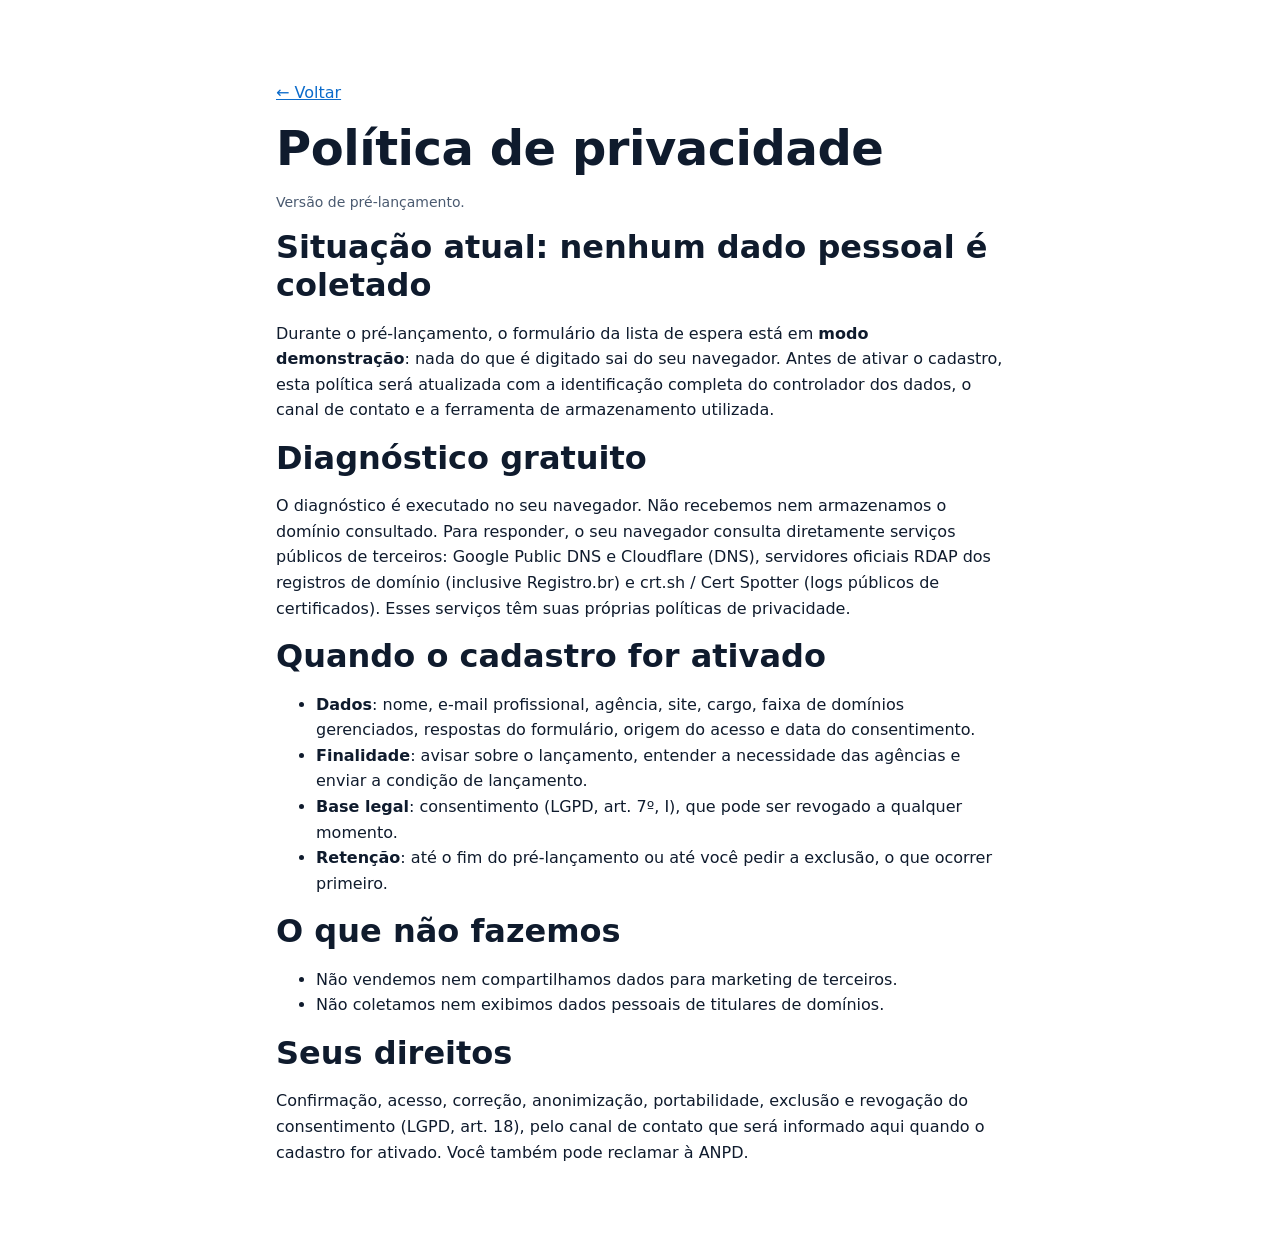
==== privacidade.html @ 2f643668 "Landing de pré-lançamento do Vigia de Domínios Diagnóstico gratuito no navegador e lista de espera (" ====
<!doctype html>
<html lang="pt-BR">
<head>
  <meta charset="utf-8"><meta name="viewport" content="width=device-width, initial-scale=1">
  <title>Política de privacidade — Vigia de Domínios</title>
  <link rel="stylesheet" href="assets/style.css">
</head>
<body>
  <main class="secao"><div class="wrap estreito">
    <p><a href="index.html">← Voltar</a></p>
    <h1>Política de privacidade</h1>
    <p class="nota">Versão de pré-lançamento.</p>

    <h2>Situação atual: nenhum dado pessoal é coletado</h2>
    <p>Durante o pré-lançamento, o formulário da lista de espera está em <strong>modo demonstração</strong>: nada do que é digitado sai
      do seu navegador. Antes de ativar o cadastro, esta política será atualizada com a identificação completa do controlador
      dos dados, o canal de contato e a ferramenta de armazenamento utilizada.</p>

    <h2>Diagnóstico gratuito</h2>
    <p>O diagnóstico é executado no seu navegador. Não recebemos nem armazenamos o domínio consultado. Para responder, o seu
      navegador consulta diretamente serviços públicos de terceiros: Google Public DNS e Cloudflare (DNS), servidores oficiais
      RDAP dos registros de domínio (inclusive Registro.br) e crt.sh / Cert Spotter (logs públicos de certificados). Esses
      serviços têm suas próprias políticas de privacidade.</p>

    <h2>Quando o cadastro for ativado</h2>
    <ul>
      <li><strong>Dados</strong>: nome, e-mail profissional, agência, site, cargo, faixa de domínios gerenciados, respostas do formulário,
        origem do acesso e data do consentimento.</li>
      <li><strong>Finalidade</strong>: avisar sobre o lançamento, entender a necessidade das agências e enviar a condição de lançamento.</li>
      <li><strong>Base legal</strong>: consentimento (LGPD, art. 7º, I), que pode ser revogado a qualquer momento.</li>
      <li><strong>Retenção</strong>: até o fim do pré-lançamento ou até você pedir a exclusão, o que ocorrer primeiro.</li>
    </ul>

    <h2>O que não fazemos</h2>
    <ul><li>Não vendemos nem compartilhamos dados para marketing de terceiros.</li>
      <li>Não coletamos nem exibimos dados pessoais de titulares de domínios.</li></ul>

    <h2>Seus direitos</h2>
    <p>Confirmação, acesso, correção, anonimização, portabilidade, exclusão e revogação do consentimento (LGPD, art. 18), pelo canal
      de contato que será informado aqui quando o cadastro for ativado. Você também pode reclamar à ANPD.</p>
  </div></main>
</body>
</html>
---- assets/style.css ----
:root {
  --bg: #ffffff; --bg-alt: #f4f7fb; --fg: #0f1b2d; --muted: #4a5a70; --line: #dbe3ee;
  --brand: #0b6bcb; --brand-ink: #ffffff; --brand-soft: #e6f0fb;
  --ok: #138a4b; --warn: #b26a00; --crit: #c62828; --unk: #6b7785;
  --radius: 12px; --shadow: 0 6px 24px rgba(15, 27, 45, .08);
}
@media (prefers-color-scheme: dark) {
  :root { --bg: #0d1420; --bg-alt: #121c2b; --fg: #e8eef7; --muted: #a4b2c6; --line: #22324a; --brand: #4ea1ff;
    --brand-ink: #06121f; --brand-soft: #14263d; --ok: #3ccf7f; --warn: #ffb547; --crit: #ff6b6b; --unk: #94a3b8; --shadow: none; }
}
* { box-sizing: border-box; }
html { scroll-behavior: smooth; }
body { margin: 0; background: var(--bg); color: var(--fg); font: 16px/1.6 system-ui, -apple-system, "Segoe UI", Roboto, Ubuntu, sans-serif; }
a { color: var(--brand); }
.wrap { max-width: 1100px; margin: 0 auto; padding: 0 16px; }
.estreito { max-width: 760px; }
.sr { position: absolute; width: 1px; height: 1px; overflow: hidden; clip: rect(0 0 0 0); }
.topo { position: sticky; top: 0; z-index: 10; background: color-mix(in srgb, var(--bg) 92%, transparent); backdrop-filter: blur(8px); border-bottom: 1px solid var(--line); }
.topo-in { display: flex; align-items: center; justify-content: space-between; gap: 16px; min-height: 60px; flex-wrap: wrap; }
.marca { font-weight: 700; color: var(--fg); text-decoration: none; display: flex; align-items: center; gap: 8px; }
.marca small { font-weight: 400; color: var(--muted); font-size: 12px; }
.marca-icone { color: var(--brand); font-size: 22px; }
nav { display: flex; gap: 18px; align-items: center; flex-wrap: wrap; }
nav a { color: var(--muted); text-decoration: none; font-size: 15px; }
nav a:hover { color: var(--fg); }
.btn { display: inline-block; background: var(--brand); color: var(--brand-ink) !important; border: 0; border-radius: 10px; padding: 12px 20px;
  font-family: inherit; font-weight: 600; font-size: 16px; line-height: 1.2; text-decoration: none; cursor: pointer; }
.btn:hover { filter: brightness(1.07); }
.btn:disabled { opacity: .6; cursor: progress; }
.btn-sec { background: transparent; color: var(--brand) !important; box-shadow: inset 0 0 0 2px var(--brand); }
.btn-sm { padding: 8px 14px; font-size: 14px; }
.hero { padding: 72px 0 56px; background: radial-gradient(900px 380px at 15% 0%, var(--brand-soft), transparent); }
.selo { display: inline-block; background: var(--brand-soft); color: var(--brand); border-radius: 999px; padding: 4px 12px; font-size: 14px; font-weight: 600; margin: 0 0 16px; }
h1 { font-size: clamp(30px, 4.4vw, 48px); line-height: 1.12; margin: 0 0 16px; max-width: 900px; letter-spacing: -.01em; }
h2 { font-size: clamp(24px, 3vw, 32px); line-height: 1.2; margin: 0 0 12px; }
h3 { margin: 0 0 8px; font-size: 19px; }
.sub, .lead { color: var(--muted); font-size: 18px; max-width: 760px; }
.acoes { display: flex; gap: 12px; flex-wrap: wrap; margin: 24px 0; }
.pontos { display: flex; gap: 24px; flex-wrap: wrap; padding: 0; list-style: none; color: var(--muted); font-size: 15px; }
.pontos li::before { content: "✓ "; color: var(--ok); font-weight: 700; }
.secao { padding: 64px 0; }
.alt { background: var(--bg-alt); }
.grid3 { display: grid; grid-template-columns: repeat(auto-fit, minmax(240px, 1fr)); gap: 20px; }
.grid2 { display: grid; grid-template-columns: repeat(auto-fit, minmax(300px, 1fr)); gap: 28px; align-items: start; }
.card { background: var(--bg); border: 1px solid var(--line); border-radius: var(--radius); padding: 22px; box-shadow: var(--shadow); }
.card p { margin: 0; color: var(--muted); }
.passos { padding-left: 20px; } .passos li { margin-bottom: 12px; }
.lista-check { list-style: none; padding: 0; } .lista-check li { padding: 8px 0; border-bottom: 1px dashed var(--line); }
.lista-check li::before { content: "✓ "; color: var(--ok); font-weight: 700; }
.plano .valor { font-size: 36px; font-weight: 800; margin: 8px 0; color: var(--fg); } .plano .valor span { font-size: 16px; color: var(--muted); font-weight: 500; }
.plano ul { padding-left: 18px; color: var(--muted); } .destaque { border: 2px solid var(--brand); }
.nota { color: var(--muted); font-size: 14px; }
.diag-form { display: flex; gap: 10px; flex-wrap: wrap; margin: 20px 0 8px; }
.diag-form input { flex: 1 1 280px; }
input, select, textarea { width: 100%; font: inherit; color: var(--fg); background: var(--bg); border: 1px solid var(--line); border-radius: 10px; padding: 12px 14px; }
input:focus, select:focus, textarea:focus { outline: 2px solid var(--brand); outline-offset: 1px; }
.status { min-height: 24px; color: var(--muted); }
.status.erro { color: var(--crit); } .status.sucesso { color: var(--ok); font-weight: 600; }
.resultado { margin-top: 12px; }
.resumo { display: flex; align-items: center; gap: 16px; flex-wrap: wrap; padding: 18px; border-radius: var(--radius); border: 1px solid var(--line); background: var(--bg-alt); margin-bottom: 16px; }
.nota-grande { font-size: 34px; font-weight: 800; }
.chips { display: flex; gap: 8px; flex-wrap: wrap; }
.chip { font-size: 13px; padding: 3px 10px; border-radius: 999px; background: var(--brand-soft); color: var(--fg); }
.checks { display: grid; grid-template-columns: repeat(auto-fit, minmax(260px, 1fr)); gap: 14px; }
.check { border: 1px solid var(--line); border-left-width: 6px; border-radius: 10px; padding: 14px 16px; background: var(--bg); }
.check h4 { margin: 0 0 6px; font-size: 16px; display: flex; justify-content: space-between; gap: 8px; }
.check p { margin: 4px 0 0; color: var(--muted); font-size: 15px; }
.check .rec { color: var(--fg); }
.st-ok { border-left-color: var(--ok); } .st-atencao { border-left-color: var(--warn); } .st-critico { border-left-color: var(--crit); } .st-desconhecido { border-left-color: var(--unk); }
.badge { font-size: 12px; font-weight: 700; padding: 2px 8px; border-radius: 999px; color: #fff; white-space: nowrap; }
.b-ok { background: var(--ok); } .b-atencao { background: var(--warn); } .b-critico { background: var(--crit); } .b-desconhecido { background: var(--unk); }
.cta-diag { margin-top: 18px; padding: 18px; border-radius: var(--radius); background: var(--brand-soft); display: flex; justify-content: space-between; gap: 12px; align-items: center; flex-wrap: wrap; }
.form-lista { display: grid; grid-template-columns: repeat(auto-fit, minmax(260px, 1fr)); gap: 14px; margin-top: 18px; }
.campo label { display: block; font-weight: 600; margin-bottom: 6px; font-size: 15px; }
.campo-full { grid-column: 1 / -1; }
.consent { display: flex; gap: 10px; align-items: flex-start; } .consent input { width: auto; margin-top: 5px; } .consent label { font-weight: 400; }
.faq details { border-bottom: 1px solid var(--line); padding: 14px 0; } .faq summary { cursor: pointer; font-weight: 600; } .faq p { color: var(--muted); }
.rodape { border-top: 1px solid var(--line); padding: 28px 0; color: var(--muted); font-size: 14px; }
@media (max-width: 640px) { nav a:not(.btn) { display: none; } .hero { padding: 48px 0 40px; } .secao { padding: 48px 0; } }
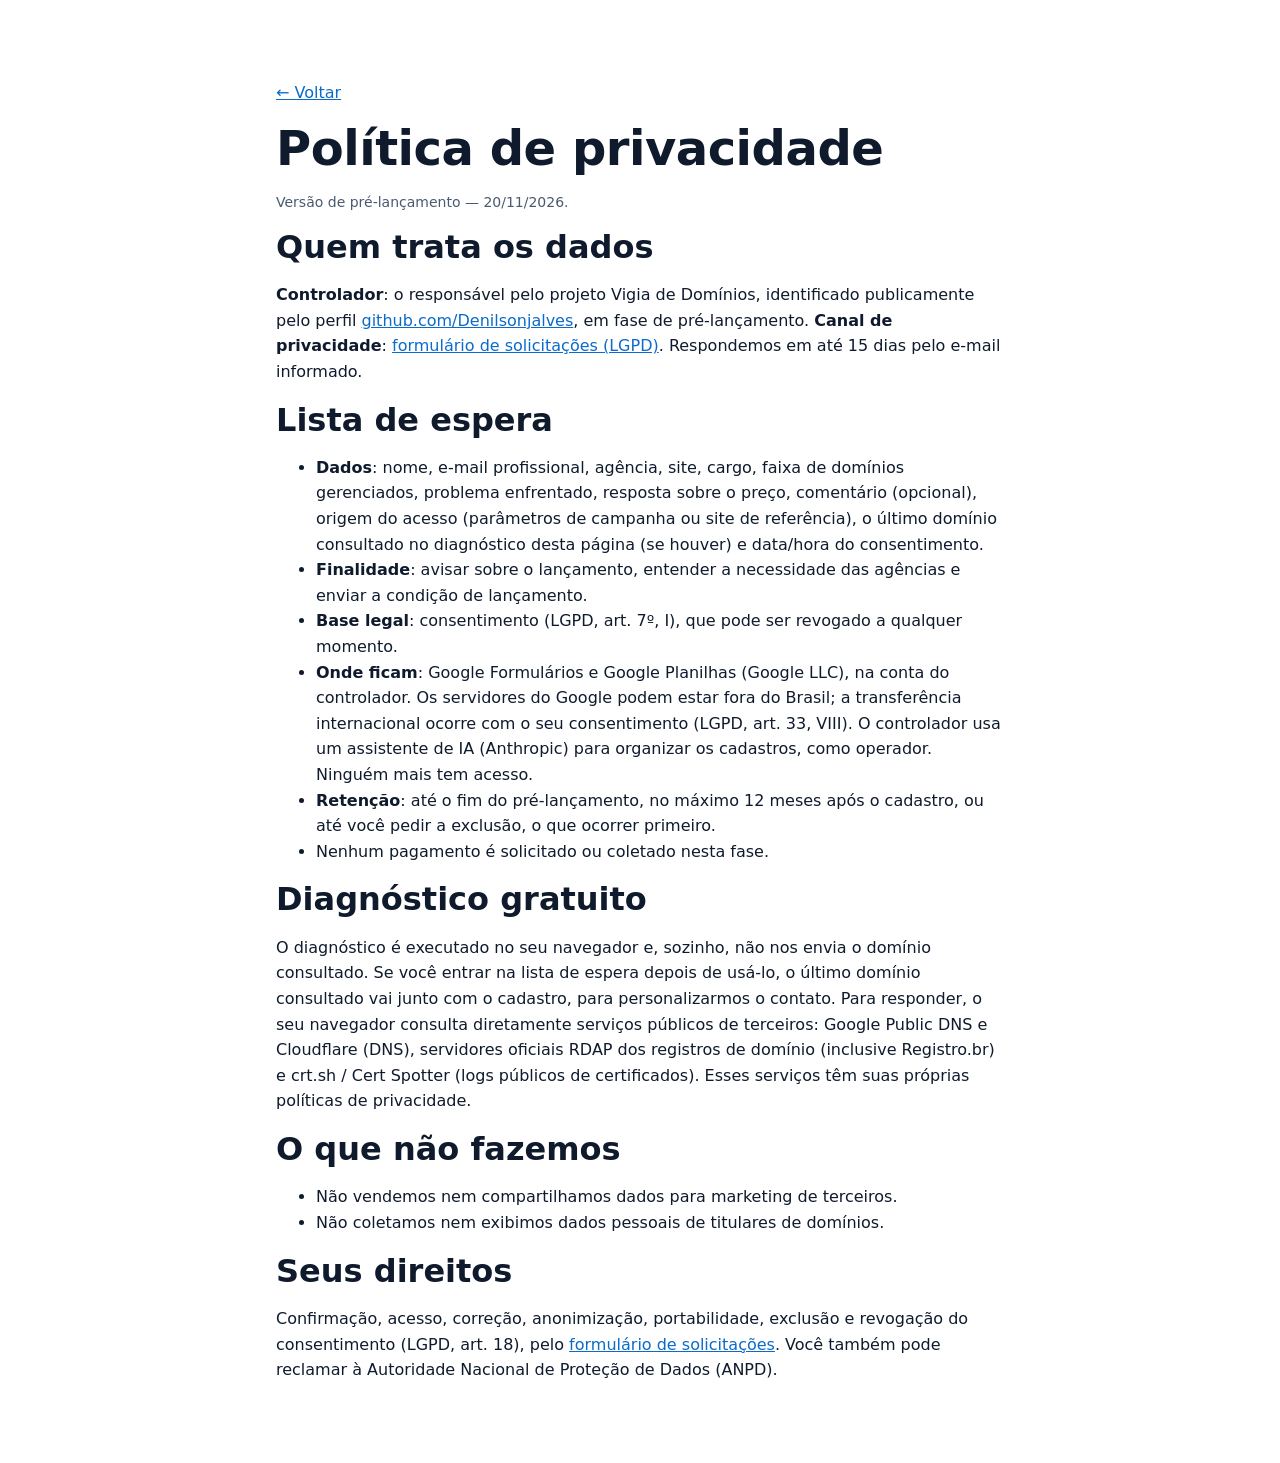
==== commit 17734539: "Ativa a lista de espera (Google Forms) e atualiza a política de privacidade" ====
--- a/privacidade.html
+++ b/privacidade.html
@@ -9,35 +9,45 @@
   <main class="secao"><div class="wrap estreito">
     <p><a href="index.html">← Voltar</a></p>
     <h1>Política de privacidade</h1>
-    <p class="nota">Versão de pré-lançamento.</p>
+    <p class="nota">Versão de pré-lançamento — 20/11/2026.</p>
 
-    <h2>Situação atual: nenhum dado pessoal é coletado</h2>
-    <p>Durante o pré-lançamento, o formulário da lista de espera está em <strong>modo demonstração</strong>: nada do que é digitado sai
-      do seu navegador. Antes de ativar o cadastro, esta política será atualizada com a identificação completa do controlador
-      dos dados, o canal de contato e a ferramenta de armazenamento utilizada.</p>
+    <h2>Quem trata os dados</h2>
+    <p><strong>Controlador</strong>: o responsável pelo projeto Vigia de Domínios, identificado publicamente pelo perfil
+      <a href="https://github.com/Denilsonjalves" rel="noopener">github.com/Denilsonjalves</a>, em fase de pré-lançamento.
+      <strong>Canal de privacidade</strong>:
+      <a href="https://docs.google.com/forms/d/e/1FAIpQLSfl-ySpRpgNoiRoHmUnBJ8LjmCQWj80ANocnarZwQ6KxhL31A/viewform" rel="noopener">formulário de solicitações (LGPD)</a>.
+      Respondemos em até 15 dias pelo e-mail informado.</p>
+
+    <h2>Lista de espera</h2>
+    <ul>
+      <li><strong>Dados</strong>: nome, e-mail profissional, agência, site, cargo, faixa de domínios gerenciados, problema
+        enfrentado, resposta sobre o preço, comentário (opcional), origem do acesso (parâmetros de campanha ou site de
+        referência), o último domínio consultado no diagnóstico desta página (se houver) e data/hora do consentimento.</li>
+      <li><strong>Finalidade</strong>: avisar sobre o lançamento, entender a necessidade das agências e enviar a condição de lançamento.</li>
+      <li><strong>Base legal</strong>: consentimento (LGPD, art. 7º, I), que pode ser revogado a qualquer momento.</li>
+      <li><strong>Onde ficam</strong>: Google Formulários e Google Planilhas (Google LLC), na conta do controlador. Os servidores
+        do Google podem estar fora do Brasil; a transferência internacional ocorre com o seu consentimento (LGPD, art. 33, VIII).
+        O controlador usa um assistente de IA (Anthropic) para organizar os cadastros, como operador. Ninguém mais tem acesso.</li>
+      <li><strong>Retenção</strong>: até o fim do pré-lançamento, no máximo 12 meses após o cadastro, ou até você pedir a
+        exclusão, o que ocorrer primeiro.</li>
+      <li>Nenhum pagamento é solicitado ou coletado nesta fase.</li>
+    </ul>
 
     <h2>Diagnóstico gratuito</h2>
-    <p>O diagnóstico é executado no seu navegador. Não recebemos nem armazenamos o domínio consultado. Para responder, o seu
-      navegador consulta diretamente serviços públicos de terceiros: Google Public DNS e Cloudflare (DNS), servidores oficiais
-      RDAP dos registros de domínio (inclusive Registro.br) e crt.sh / Cert Spotter (logs públicos de certificados). Esses
-      serviços têm suas próprias políticas de privacidade.</p>
-
-    <h2>Quando o cadastro for ativado</h2>
-    <ul>
-      <li><strong>Dados</strong>: nome, e-mail profissional, agência, site, cargo, faixa de domínios gerenciados, respostas do formulário,
-        origem do acesso e data do consentimento.</li>
-      <li><strong>Finalidade</strong>: avisar sobre o lançamento, entender a necessidade das agências e enviar a condição de lançamento.</li>
-      <li><strong>Base legal</strong>: consentimento (LGPD, art. 7º, I), que pode ser revogado a qualquer momento.</li>
-      <li><strong>Retenção</strong>: até o fim do pré-lançamento ou até você pedir a exclusão, o que ocorrer primeiro.</li>
-    </ul>
+    <p>O diagnóstico é executado no seu navegador e, sozinho, não nos envia o domínio consultado. Se você entrar na lista de
+      espera depois de usá-lo, o último domínio consultado vai junto com o cadastro, para personalizarmos o contato. Para
+      responder, o seu navegador consulta diretamente serviços públicos de terceiros: Google Public DNS e Cloudflare (DNS),
+      servidores oficiais RDAP dos registros de domínio (inclusive Registro.br) e crt.sh / Cert Spotter (logs públicos de
+      certificados). Esses serviços têm suas próprias políticas de privacidade.</p>
 
     <h2>O que não fazemos</h2>
     <ul><li>Não vendemos nem compartilhamos dados para marketing de terceiros.</li>
       <li>Não coletamos nem exibimos dados pessoais de titulares de domínios.</li></ul>
 
     <h2>Seus direitos</h2>
-    <p>Confirmação, acesso, correção, anonimização, portabilidade, exclusão e revogação do consentimento (LGPD, art. 18), pelo canal
-      de contato que será informado aqui quando o cadastro for ativado. Você também pode reclamar à ANPD.</p>
+    <p>Confirmação, acesso, correção, anonimização, portabilidade, exclusão e revogação do consentimento (LGPD, art. 18), pelo
+      <a href="https://docs.google.com/forms/d/e/1FAIpQLSfl-ySpRpgNoiRoHmUnBJ8LjmCQWj80ANocnarZwQ6KxhL31A/viewform" rel="noopener">formulário de solicitações</a>.
+      Você também pode reclamar à Autoridade Nacional de Proteção de Dados (ANPD).</p>
   </div></main>
 </body>
 </html>
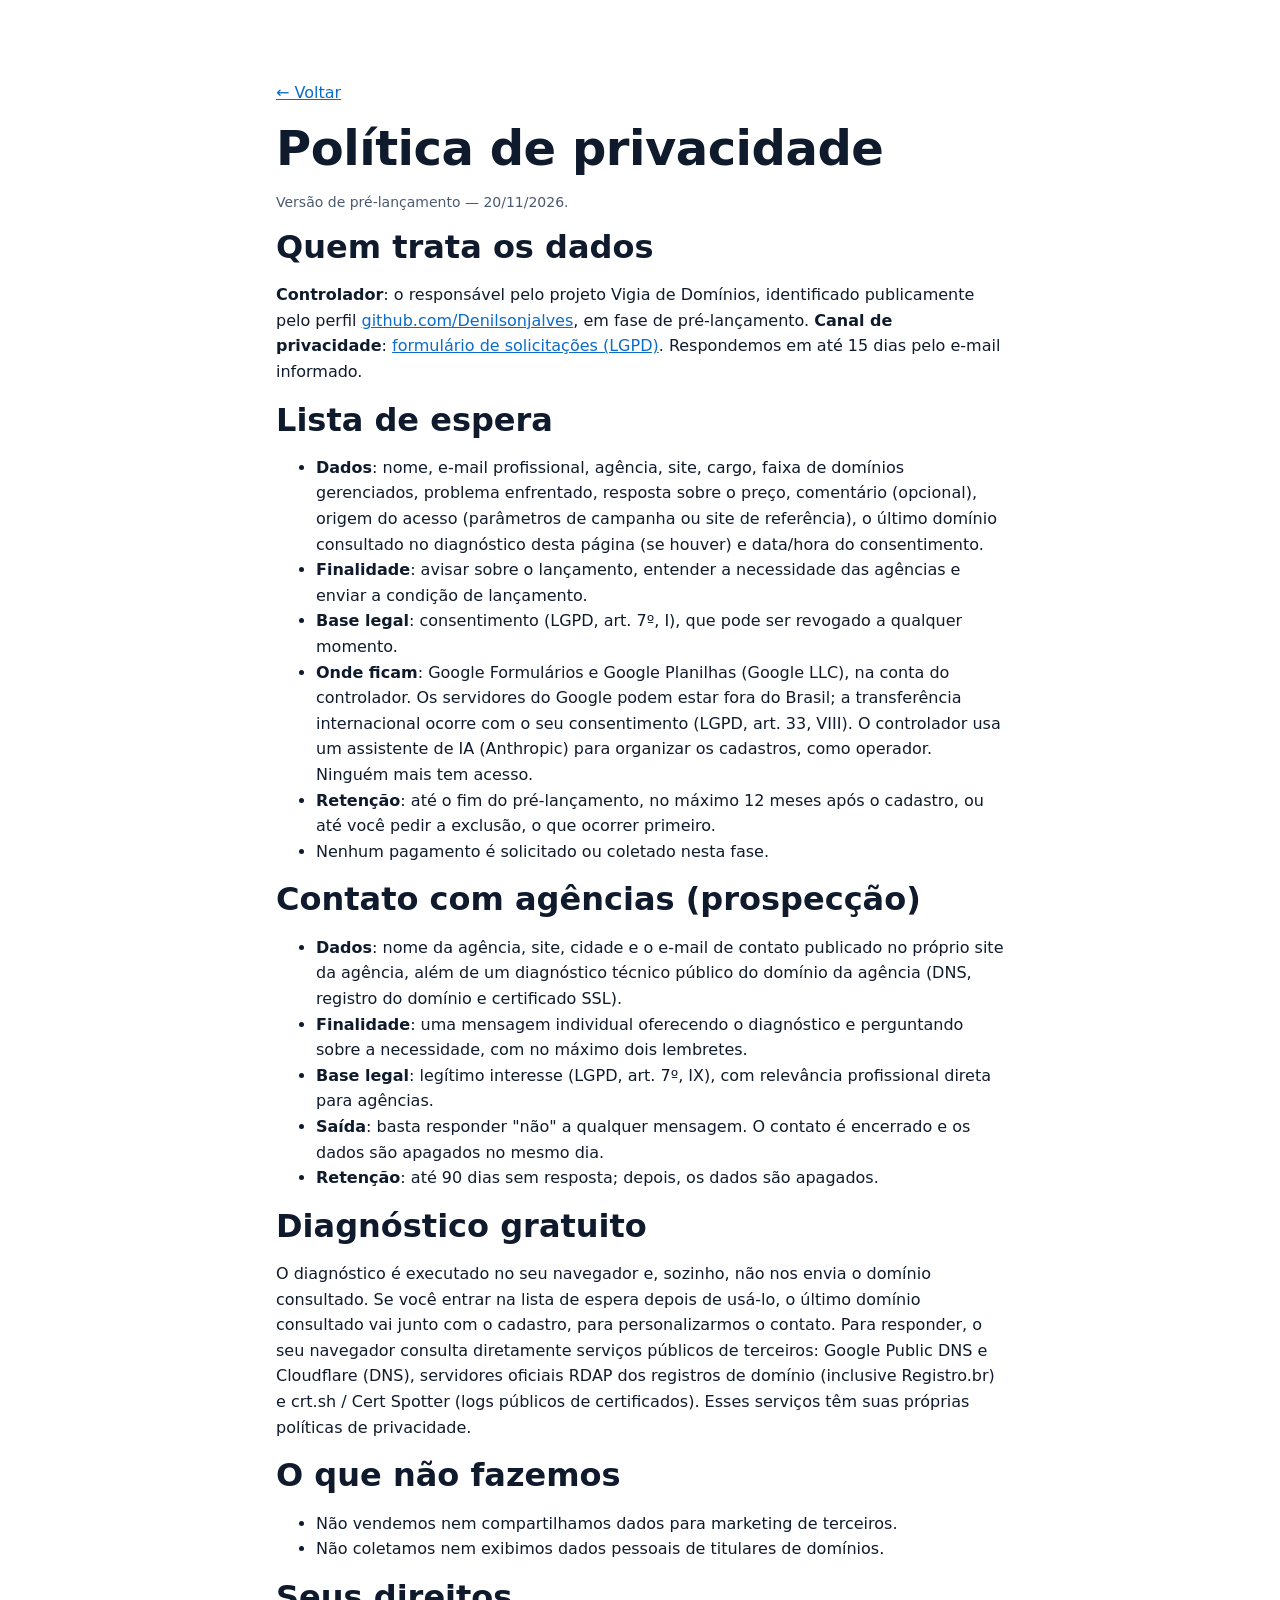
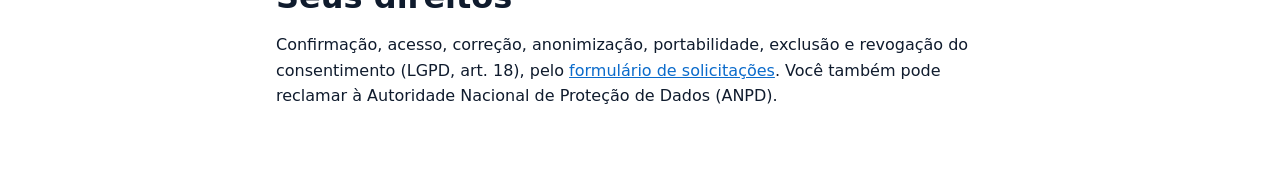
==== commit 75635de3: "Política: seção de contato com agências (legítimo interesse, saída e retenção)" ====
--- a/privacidade.html
+++ b/privacidade.html
@@ -33,6 +33,18 @@
       <li>Nenhum pagamento é solicitado ou coletado nesta fase.</li>
     </ul>
 
+    <h2>Contato com agências (prospecção)</h2>
+    <ul>
+      <li><strong>Dados</strong>: nome da agência, site, cidade e o e-mail de contato publicado no próprio site da agência, além
+        de um diagnóstico técnico público do domínio da agência (DNS, registro do domínio e certificado SSL).</li>
+      <li><strong>Finalidade</strong>: uma mensagem individual oferecendo o diagnóstico e perguntando sobre a necessidade, com no
+        máximo dois lembretes.</li>
+      <li><strong>Base legal</strong>: legítimo interesse (LGPD, art. 7º, IX), com relevância profissional direta para agências.</li>
+      <li><strong>Saída</strong>: basta responder "não" a qualquer mensagem. O contato é encerrado e os dados são apagados no
+        mesmo dia.</li>
+      <li><strong>Retenção</strong>: até 90 dias sem resposta; depois, os dados são apagados.</li>
+    </ul>
+
     <h2>Diagnóstico gratuito</h2>
     <p>O diagnóstico é executado no seu navegador e, sozinho, não nos envia o domínio consultado. Se você entrar na lista de
       espera depois de usá-lo, o último domínio consultado vai junto com o cadastro, para personalizarmos o contato. Para
